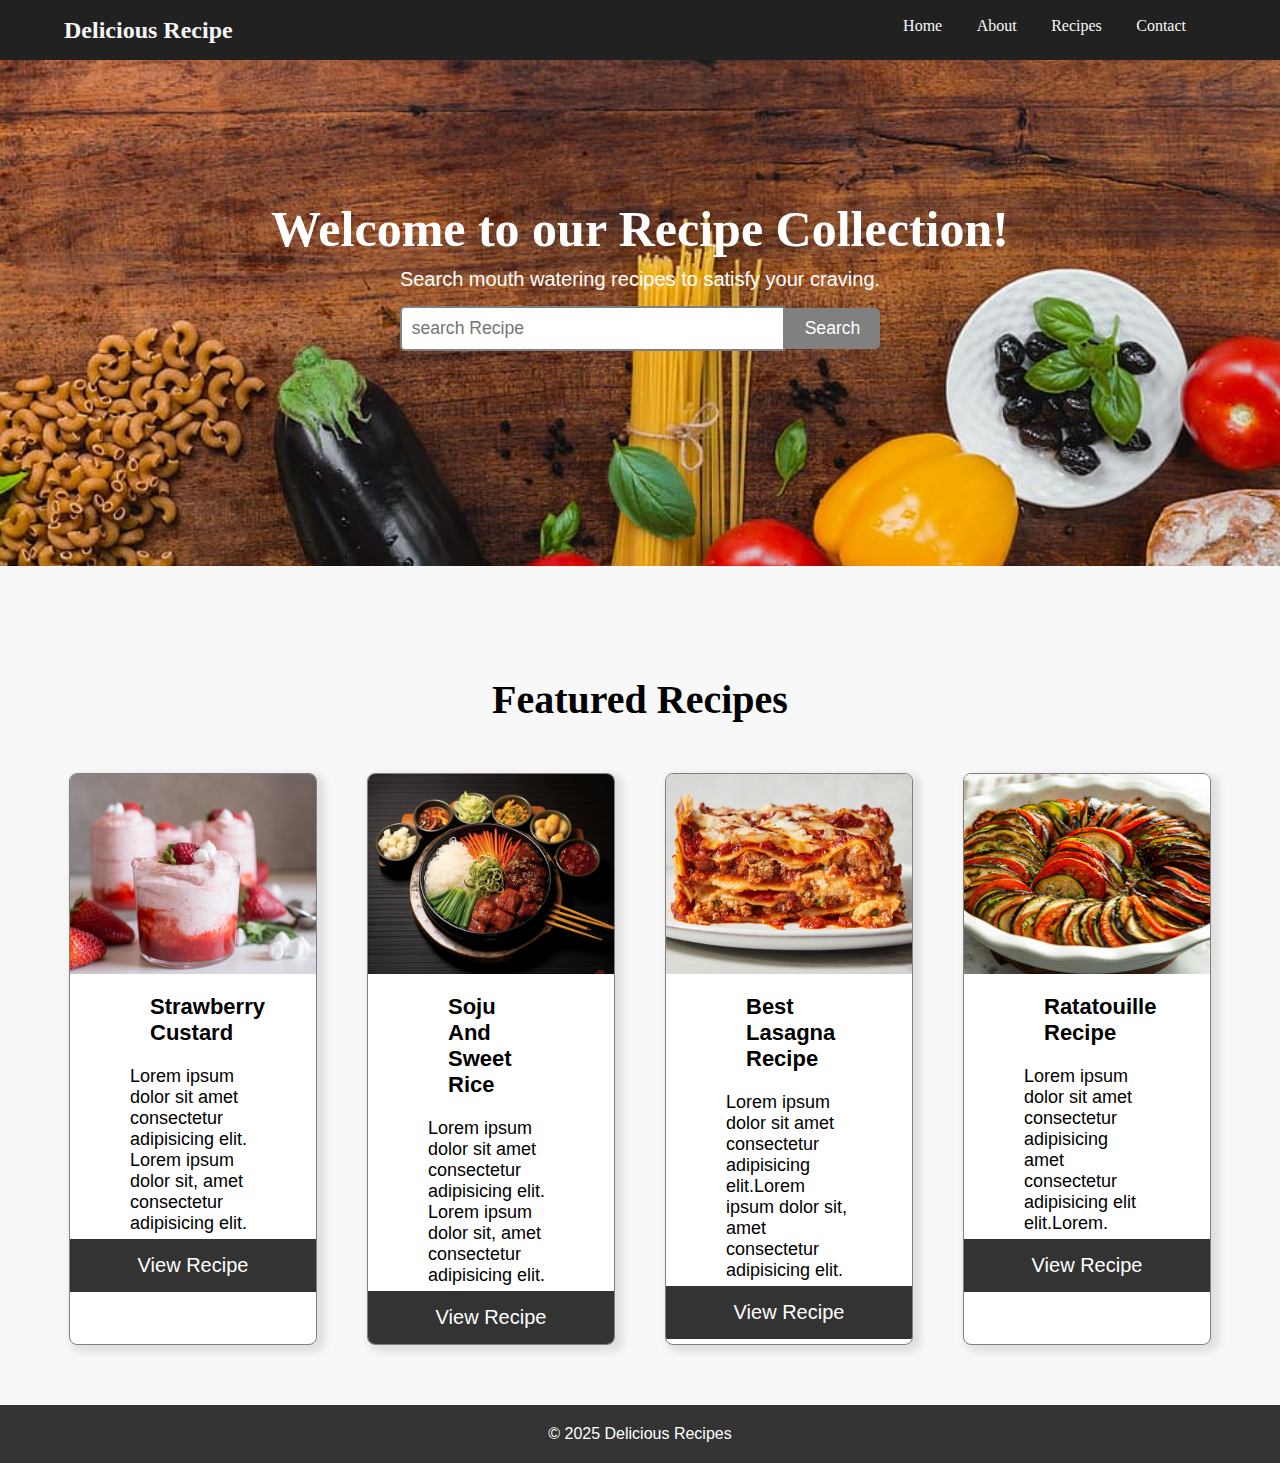
==== index.html @ d64460a3 "Initial commit" ====
<!DOCTYPE html>
<html lang="en">
  <head>
    <meta charset="UTF-8" />
    <meta name="viewport" content="width=device-width, initial-scale=1.0" />
    <title>Recipe Website</title>
    <link rel="stylesheet" href="style.css" />
    <link
      rel="stylesheet"
      href="https://unpkg.com/boxicons@latest/css/boxicons.min.css"
    />
    <link rel="preconnect" href="https://fonts.googleapis.com" />
    <link rel="preconnect" href="https://fonts.gstatic.com" crossorigin />
    <link
      href="https://fonts.googleapis.com/css2?family=Paytone+One&family=poppins:wght@100;200;300;400;500;600;700;800;900&display=swap"
      rel="stylesheet"
    />
  </head>
  <body>
    <header>
      <div class="container">
        <h1 class="logo">Delicious Recipe</h1>
        <nav>
            <div class="menu-icon">&#9776;</div>
          <ul class="nav-list">
            <li>Home</li>
            <li>About</li>
            <li>Recipes</li>
            <li>Contact</li>
          </ul>
        </nav>
      </div>
    </header>
    <section class="main">
      <div class="main-section">
        <h2>Welcome to our Recipe Collection!</h2>
        <p>Search mouth watering recipes to satisfy your craving.</p>

        <form action="" class="search-box">
          <input type="text" placeholder="search Recipe" />
          <button type="submit">Search</button>
        </form>
      </div>
    </section>

    <!-- recipe section -->

    <section class="recipes">
      <h1>Featured Recipes</h1>
      <div class="recipe-section">
        <div class="recipe-card">
          <img src="image/rec1.jpg" alt="" />
          <h2>Strawberry Custard</h2>
          <p>
            Lorem ipsum dolor sit amet consectetur adipisicing elit. Lorem ipsum
            dolor sit, amet consectetur adipisicing elit. 
          </p>
          <a href="">View Recipe</a>
        </div>

        <div class="recipe-card">
          <img src="image/rec2.jpg" alt="" />
          <h2>Soju And Sweet Rice</h2>
          <p>Lorem ipsum dolor sit amet consectetur adipisicing elit. Lorem ipsum
            dolor sit, amet consectetur adipisicing elit. </p>
          <a href="">View Recipe</a>
        </div>

        <div class="recipe-card">
          <img src="image/rec3.jpg" alt="" />
          <h2>Best Lasagna Recipe</h2>
          <p>Lorem ipsum dolor sit amet consectetur adipisicing elit.Lorem ipsum
            dolor sit, amet consectetur adipisicing elit. </p>
          <a href="">View Recipe</a>
        </div>

        <div class="recipe-card">
          <img src="image/rec4.jpg" alt="" />
          <h2>Ratatouille Recipe</h2>
          <p>Lorem ipsum dolor sit amet consectetur adipisicing amet consectetur adipisicing elit elit.Lorem. </p>
          <a href="">View Recipe</a>
        </div>
      </div>
    </section>

    <!-- footer -->

    <footer>
        <div>
          <p>&copy; 2025 Delicious Recipes</p>  
        </div>
    </footer>
  </body>
</html>
---- style.css ----
*{
    margin: 0;
    padding: 0;
    font-family: sans-serif;
    box-sizing: border-box;
}

body{
    width: 100%;
    height: 100vh;
    background: #f8f8f8;
}

header{
    height: 60px;
    width: 100%;
    background: #222121;
    color: #f8f8f8;
    display: flex;
    align-items: center;
    position: fixed;
}

.container{
    display: flex;
    justify-content: space-between;
    margin:0 auto;
    width: 90%;
}

.nav-list{
    display: none;
 }

nav ul li{
    list-style-type: none;
    display: inline;
    margin-right: 30px;
    font-weight: 500;
    font-family: 'Times New Roman', Times, serif;
}

.logo{
    font-size: 24px;
    font-family: 'Times New Roman', Times, serif;
}

/* main */

.main{
    width: 100%;
    height: auto;
    background: url(image/main.jpg);
    background-repeat: no-repeat;
    background-size: cover;
    background-position: center;
    color: #fff;
    text-align: center;
    padding: 200px 0;
}

.main h2{
    font-size: 50px;
    margin-bottom: 10px;
    font-family: 'Times New Roman', Times, serif;
}

.main p{
    font-size: 20px;
    margin-bottom: 10px;
}

.search-box{
    max-width: 550px;
    margin: 15px auto;
    display: flex;
    align-items: center;
    justify-content: center;
}

.search-box input{
    width: 70%;
    padding: 10px;
    outline: none;
    border: 0;
    border-radius: 5px 0 0 5px;
    font-size: 1.1rem;
    border: 2px solid gray;
    color: gray;
}

.search-box button{
    
    padding: 10px 20px;
    outline: none;
    border: 0;
    border-radius: 0 5px 5px 0;
    font-size: 1.1rem;
    background-color: gray;
    color: #fff;
    cursor: pointer;
}

/* recipe section */

.recipes{
    padding: 50px 0;
    font-size: 20px;
    
}


.recipes h1{
    text-align: center;
    margin-top: 60px;
    margin-bottom: 40px;
    font-weight: bolder;
    font-family: 'Times New Roman', Times, serif;
}

.recipe-section{
    width: 90%;
    margin: 0 auto;
    display: grid;
    grid-template-columns: repeat(auto-fit, minmax(250px, 1fr));
    column-gap: 40px;
}

.recipe-card{
    background: #fff;
    margin: 10px 5px;
    border-radius: 8px;
    border: 1px solid gray;
    overflow: hidden;
    box-shadow: 5px 4px 8px 3px rgba(0, 0, 0, 0.1);
}

.recipe-card img{
    width: 100%;
    height: 200px;
    object-fit: initial;
}

.recipe-card h2{
    font-size: 22px;
    padding: 15px 80px;
}

.recipe-card p{
    font-size: 18px;
    padding: 5px 60px;
}

.recipe-card a{
    display: block;
    text-align: center;
    text-decoration: none;
    background: #333;
    color: #fff;
    padding: 15px 0;
    cursor: pointer;
}

footer{
    background: #333;
    padding: 20px 0;
    color: #fff;
    text-align: center;
}

.menu-icon{
    font-size: 24px;
    padding: 20px;
    text-align: right;
    cursor: pointer;
    display: block;
}

/* media-query */

@media only screen and (min-width:768px){
     .menu-icon{
        display: none;
     }

     .nav-list{
        display: block;
     }
}

@media only screen and (max-width:768px){
    .main h2{
        font-size: 28px;
    }

    .main p{
        font-size: 15px;
    }
    
}
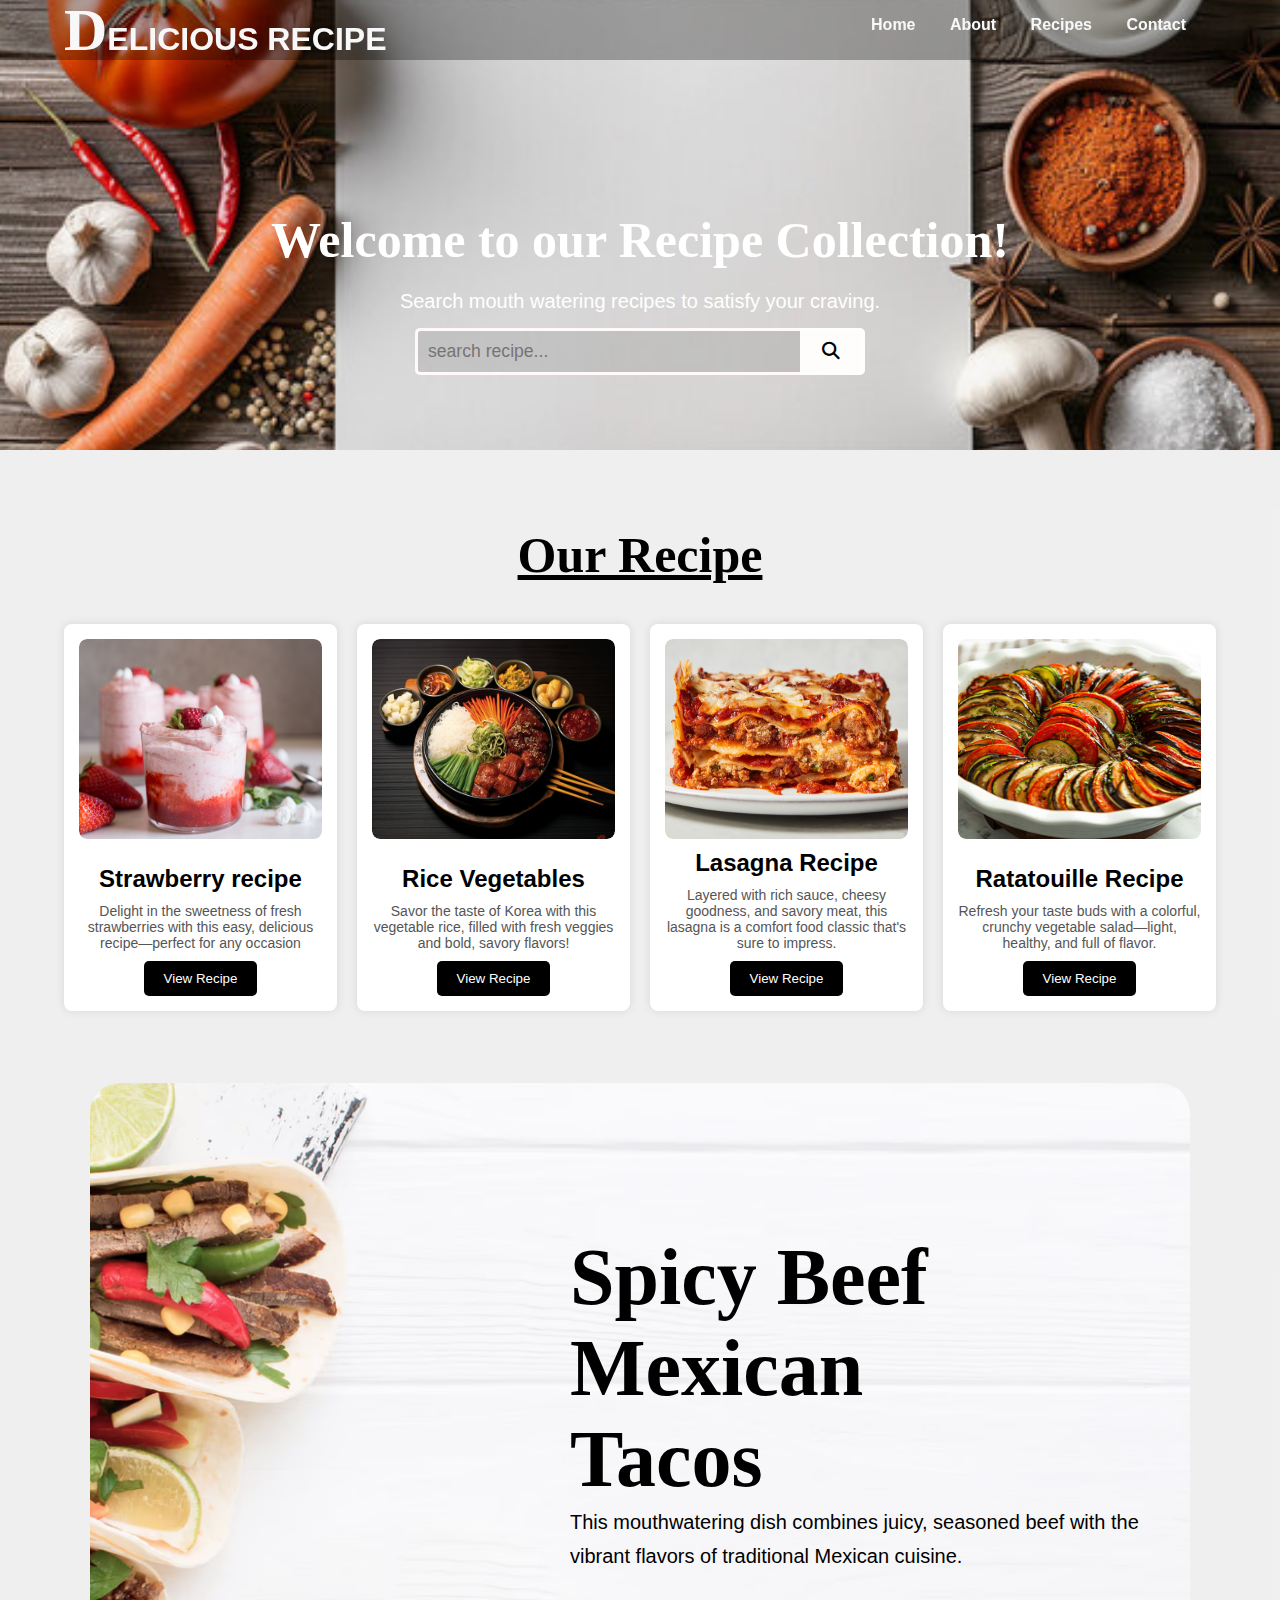
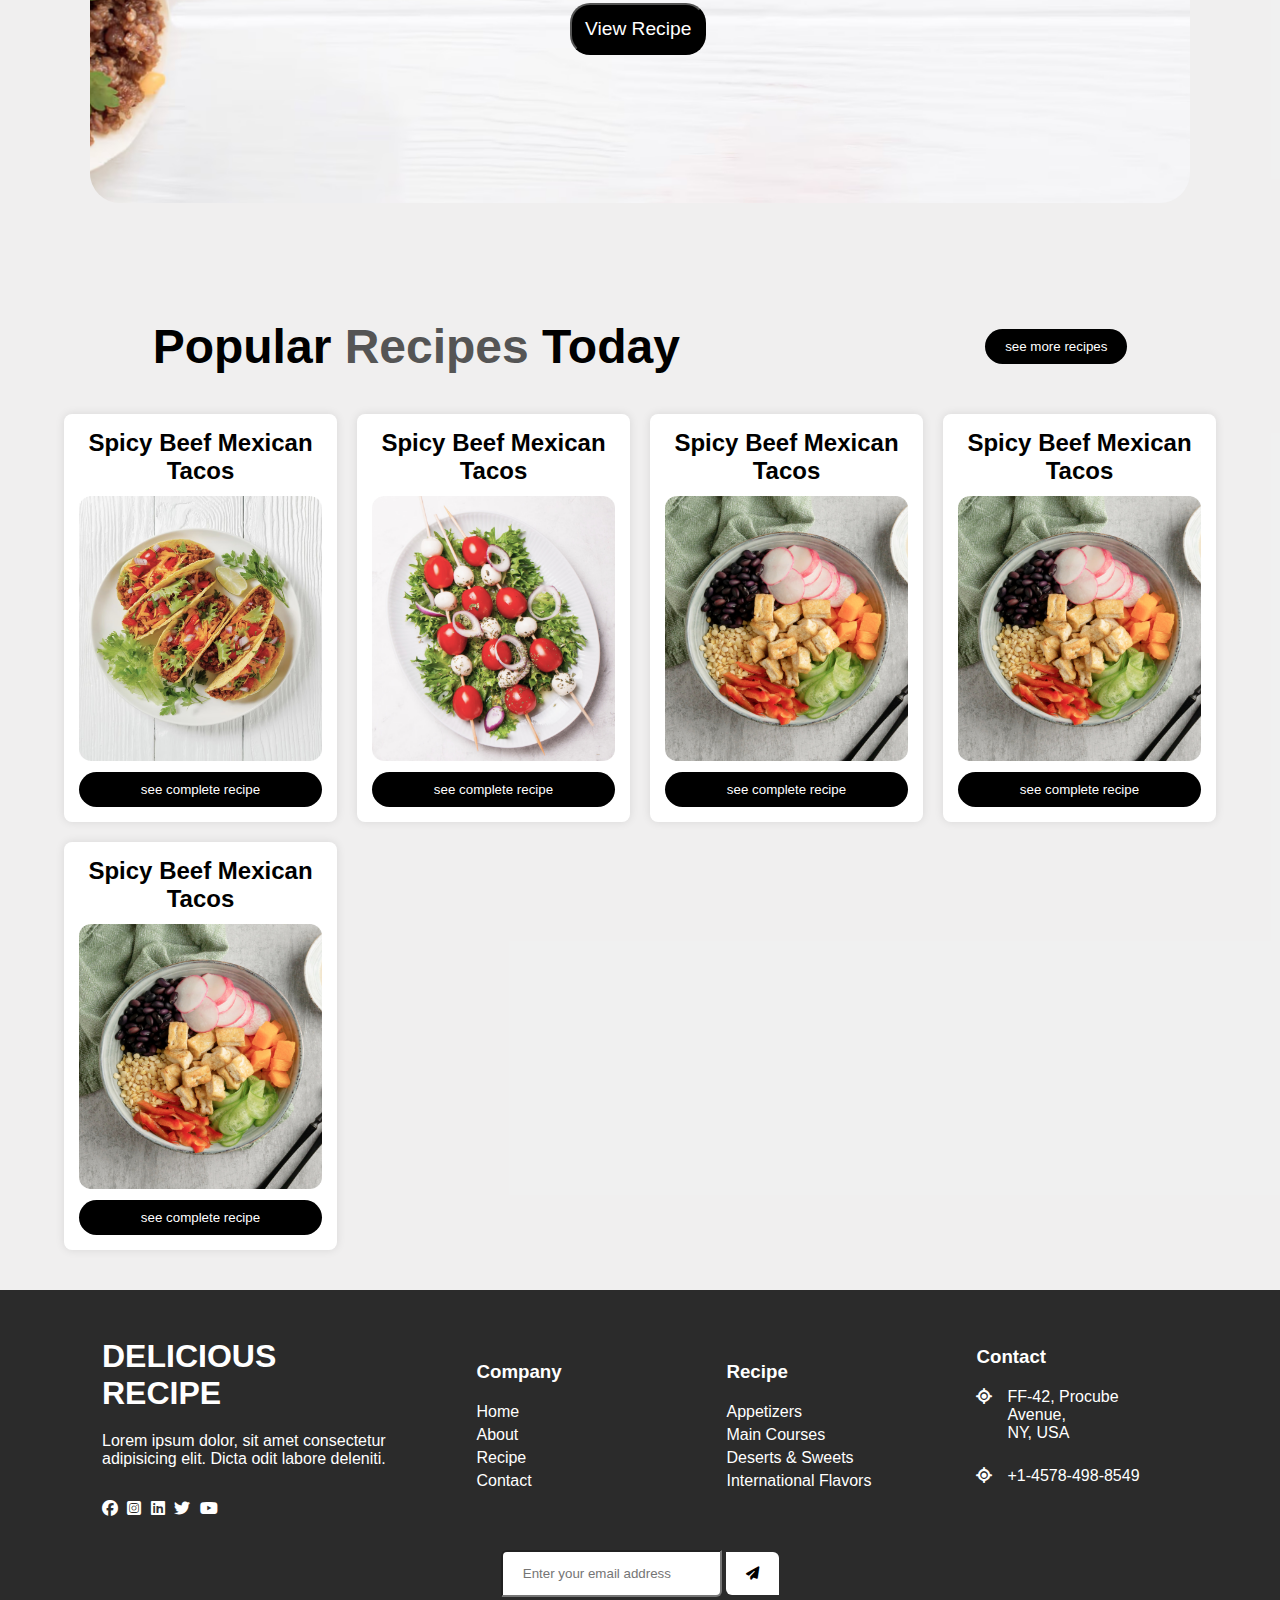
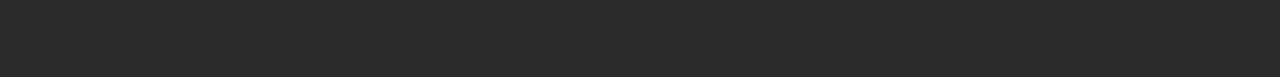
==== commit 17f92271: "change" ====
--- a/index.html
+++ b/index.html
@@ -9,6 +9,13 @@
       rel="stylesheet"
       href="https://unpkg.com/boxicons@latest/css/boxicons.min.css"
     />
+    <link
+      rel="stylesheet"
+      href="https://cdnjs.cloudflare.com/ajax/libs/font-awesome/6.7.2/css/all.min.css"
+      integrity="sha512-Evv84Mr4kqVGRNSgIGL/F/aIDqQb7xQ2vcrdIwxfjThSH8CSR7PBEakCr51Ck+w+/U6swU2Im1vVX0SVk9ABhg=="
+      crossorigin="anonymous"
+      referrerpolicy="no-referrer"
+    />
     <link rel="preconnect" href="https://fonts.googleapis.com" />
     <link rel="preconnect" href="https://fonts.gstatic.com" crossorigin />
     <link
@@ -19,76 +26,207 @@
   <body>
     <header>
       <div class="container">
-        <h1 class="logo">Delicious Recipe</h1>
+        <div class="logo">
+          <h1 class="logo-name"><a href="index.html"><span>D</span>ELICIOUS RECIPE</a></h1>
+        </div>
         <nav>
-            <div class="menu-icon">&#9776;</div>
           <ul class="nav-list">
-            <li>Home</li>
-            <li>About</li>
-            <li>Recipes</li>
-            <li>Contact</li>
+            <li><a href="#home" onclick="renderSelectedSection('main')">Home</a></li>
+            <li><a href="about.html">About</a></li>
+            <li><a href="#recipes" onclick="renderSelectedSection('recipe')">Recipes</a></li>
+            <li><a href="contact.html" onclick="renderSelectedSection('home_section')">Contact</a></li>
           </ul>
         </nav>
       </div>
     </header>
+  <div class="main-section-area">
+    
     <section class="main">
       <div class="main-section">
         <h2>Welcome to our Recipe Collection!</h2>
         <p>Search mouth watering recipes to satisfy your craving.</p>
 
         <form action="" class="search-box">
-          <input type="text" placeholder="search Recipe" />
-          <button type="submit">Search</button>
+          <input type="text" placeholder="search recipe..." />
+          <button type="submit">
+            <i class="fa-solid fa-magnifying-glass"></i>
+          </button>
         </form>
       </div>
     </section>
 
     <!-- recipe section -->
-
-    <section class="recipes">
-      <h1>Featured Recipes</h1>
-      <div class="recipe-section">
-        <div class="recipe-card">
-          <img src="image/rec1.jpg" alt="" />
-          <h2>Strawberry Custard</h2>
-          <p>
-            Lorem ipsum dolor sit amet consectetur adipisicing elit. Lorem ipsum
-            dolor sit, amet consectetur adipisicing elit. 
-          </p>
-          <a href="">View Recipe</a>
-        </div>
-
-        <div class="recipe-card">
-          <img src="image/rec2.jpg" alt="" />
-          <h2>Soju And Sweet Rice</h2>
-          <p>Lorem ipsum dolor sit amet consectetur adipisicing elit. Lorem ipsum
-            dolor sit, amet consectetur adipisicing elit. </p>
-          <a href="">View Recipe</a>
-        </div>
-
-        <div class="recipe-card">
-          <img src="image/rec3.jpg" alt="" />
-          <h2>Best Lasagna Recipe</h2>
-          <p>Lorem ipsum dolor sit amet consectetur adipisicing elit.Lorem ipsum
-            dolor sit, amet consectetur adipisicing elit. </p>
-          <a href="">View Recipe</a>
-        </div>
-
-        <div class="recipe-card">
-          <img src="image/rec4.jpg" alt="" />
-          <h2>Ratatouille Recipe</h2>
-          <p>Lorem ipsum dolor sit amet consectetur adipisicing amet consectetur adipisicing elit elit.Lorem. </p>
-          <a href="">View Recipe</a>
+    <section class="recipe" id="recipes">
+      <h1>Our Recipe</h1>
+      <div class="menu_box">
+        <div class="menu_card">
+          <div class="menu_img">
+            <img src="image/rec1.jpg" alt="Strawberry recipe" />
+          </div>
+          <div class="menu_text">
+            <h2>Strawberry recipe</h2>
+            <p>
+              Delight in the sweetness of fresh strawberries with this easy,
+              delicious recipe—perfect for any occasion
+            </p>
+            <button class="recipe-btn">View Recipe</button>
+          </div>
+        </div>
+        <div class="menu_card">
+          <div class="menu_img">
+            <img src="image/rec2.jpg" alt="Rice Vegetables" />
+          </div>
+          <div class="menu_text">
+            <h2>Rice Vegetables</h2>
+            <p>
+              Savor the taste of Korea with this vegetable rice, filled with
+              fresh veggies and bold, savory flavors!
+            </p>
+            <button class="recipe-btn">View Recipe</button>
+          </div>
+        </div>
+        <div class="menu_card">
+          <div class="menu_img">
+            <img src="image/rec3.jpg" alt="Lasagna Recipe" />
+          </div>
+          <div class="menu_text">
+            <h2>Lasagna Recipe</h2>
+            <p>
+              Layered with rich sauce, cheesy goodness, and savory meat, this
+              lasagna is a comfort food classic that's sure to impress.
+            </p>
+            <button class="recipe-btn">View Recipe</button>
+          </div>
+        </div>
+        <div class="menu_card">
+          <div class="menu_img">
+            <img src="image/rec4.jpg" alt="Ratatouille Recipe" />
+          </div>
+          <div class="menu_text">
+            <h2>Ratatouille Recipe</h2>
+            <p>
+              Refresh your taste buds with a colorful, crunchy vegetable
+              salad—light, healthy, and full of flavor.
+            </p>
+            <button class="recipe-btn">View Recipe</button>
+          </div>
         </div>
       </div>
     </section>
 
-    <!-- footer -->
-
-    <footer>
-        <div>
-          <p>&copy; 2025 Delicious Recipes</p>  
-        </div>
+    <!-- home section -->
+
+    <section class="home_section">
+       <div class="home_container">
+           <div class="home_text">
+            <h1>Spicy Beef Mexican <br> Tacos</h1>
+            <p>
+              This mouthwatering dish combines juicy, seasoned beef with the vibrant flavors of traditional Mexican cuisine. </p>
+            <button class="home-btn">View Recipe</button>
+           </div>
+        </div>
+    </section>
+
+    <div class="popular_rec">
+      <div class="rec_container">
+        <h1>Popular <span>Recipes</span> Today</h1>
+        <button class="rec-btn">see more recipes</button>
+      </div>
+      <div class="rec_box">
+        <div class="rec_card">
+          <h2>Spicy Beef Mexican Tacos</h2>
+          <div class="rec-img">
+            <img src="image/img-rec1.avif" alt="">
+          </div>
+          <button class="rec-btn">see complete recipe</button>
+        </div>
+        <div class="rec_card">
+          <h2>Spicy Beef Mexican Tacos</h2>
+          <div class="rec-img">
+            <img src="image/img-rec2.avif" alt="">
+          </div>
+          <button class="rec-btn">see complete recipe</button>
+        </div>
+        <div class="rec_card">
+          <h2>Spicy Beef Mexican Tacos</h2>
+          <div class="rec-img">
+            <img src="image/img-rec3.avif" alt="">
+          </div>
+          <button class="rec-btn">see complete recipe</button>
+        </div>
+        <div class="rec_card">
+          <h2>Spicy Beef Mexican Tacos</h2>
+          <div class="rec-img">
+            <img src="image/img-rec3.avif" alt="">
+          </div>
+          <button class="rec-btn">see complete recipe</button>
+        </div>
+        <div class="rec_card">
+          <h2>Spicy Beef Mexican Tacos</h2>
+          <div class="rec-img">
+            <img src="image/img-rec3.avif" alt="">
+          </div>
+          <button class="rec-btn">see complete recipe</button>
+        </div>
+      </div>
+    </div>
+    <footer class="bottom">
+        <div class="footer_container">
+          <div class="row">
+            <div class="col" id="company">
+              <h1>DELICIOUS RECIPE</h1>
+              <p>Lorem ipsum dolor, sit amet consectetur adipisicing elit. Dicta odit labore deleniti.</p>
+            
+             <div class="social">
+              <a href="#"><i class="fa-brands fa-facebook"></i></a>
+              <a href="#"><i class="fa-brands fa-square-instagram"></i></a>
+              <a href="#"><i class="fa-brands fa-linkedin"></i></a>
+              <a href="#"><i class="fa-brands fa-twitter"></i></a>
+              <a href="#"><i class="fa-brands fa-youtube"></i></a>
+             </div>
+          </div>
+          <div class="col" id="services">
+            <h3>Company</h3>
+            <div class="links">
+              <a href="#">Home</a>
+              <a href="#">About</a>
+              <a href="#">Recipe</a>
+              <a href="#">Contact</a>
+            </div>
+          </div>
+          <div class="col" id="useful-links">
+            <h3>Recipe</h3>
+            <div class="links">
+            <a href="#">Appetizers</a>
+            <a href="#">Main Courses</a>
+            <a href="#">Deserts & Sweets</a>
+            <a href="#">International Flavors</a>
+            </div>
+          </div>
+          <div class="col" id="contact">
+            <h3>Contact</h3>
+            <div class="contact-deatails">
+              <i class="fa fa-location"></i>
+              <p>FF-42, Procube Avenue, <br> NY, USA</p>
+            </div>
+            <div class="contact-deatails">
+              <i class="fa fa-location"></i>
+              <p>+1-4578-498-8549</p>
+            </div>
+          </div>
+          </div>
+          <div class="row">
+            <div class="form">
+              <form action="">
+                <input type="text" placeholder="Enter your email address">
+                <button><i class="fa fa-paper-plane"></i></button>
+              </form>
+            </div>
+          </div>
+        </div>     
     </footer>
+  </div>
+
+    <script src="script.js"></script>
   </body>
 </html>
--- a/style.css
+++ b/style.css
@@ -1,200 +1,475 @@
-*{
-    margin: 0;
-    padding: 0;
-    font-family: sans-serif;
-    box-sizing: border-box;
-}
-
-body{
+* {
+  margin: 0;
+  padding: 0;
+  font-family: sans-serif;
+  box-sizing: border-box;
+}
+
+body {
+  width: 100%;
+  min-height: 100vh;
+  background: #f8f8f8;
+}
+
+header {
+  height: 60px;
+  width: 100%;
+  background: rgba(0, 0, 0, 0.3);
+  color: #f8f8f8;
+  display: flex;
+  align-items: center;
+  position: fixed;
+}
+
+.container {
+  display: flex;
+  justify-content: space-between;
+  margin: 0 auto;
+  width: 90%;
+}
+
+.nav-list {
+  margin-top: 20px;
+}
+
+nav ul li {
+  list-style-type: none;
+  display: inline;
+  margin-right: 30px;
+  font-weight: 700;
+  font-family: "Times New Roman", Times, serif;
+}
+
+li a {
+  text-decoration: none;
+  color: #f8f8f8;
+}
+
+li a:hover {
+  color: rgb(167, 153, 153);
+  transition: 0.3s;
+}
+
+.logo {
+  display: flex;
+  justify-content: space-between;
+  cursor: pointer;
+}
+
+.logo-name {
+  font-family: "Times New Roman", Times, serif;
+}
+
+.logo-name span {
+  font-size: 60px;
+  text-align: center;
+  font-family: "Times New Roman", Times, serif;
+}
+
+.logo-name a {
+  text-decoration: none;
+  color: #f8f8f8;
+}
+
+/* main */
+
+.main {
+  width: 100%;
+  height: 50vh;
+  background: url(image/bgimimage2.jpg);
+  background-repeat: no-repeat;
+  background-size: cover;
+  background-position: center;
+  color: #fff;
+  text-align: center;
+  padding: 200px 0;
+}
+
+.main h2 {
+  font-size: 50px;
+  margin-bottom: 10px;
+  font-family: "Times New Roman", Times, serif;
+}
+
+.main p {
+  font-size: 20px;
+  margin-bottom: 10px;
+}
+
+.search-box {
+  max-width: 550px;
+  margin: 15px auto;
+  display: flex;
+  align-items: center;
+  justify-content: center;
+}
+
+.search-box input {
+  width: 70%;
+  padding: 10px;
+  outline: none;
+  border: 0;
+  border-radius: 5px 0 0 5px;
+  font-size: 1.1rem;
+  border-color: rgb(255, 249, 249);
+  border-style: solid;
+  border-width: 3px 0 3px 3px;
+  background: rgba(49, 49, 49, 0.123);
+}
+
+.search-box button {
+  padding: 10px 22px;
+  outline: none;
+  border: 0;
+  border-radius: 0 5px 5px 0;
+  font-size: 1.1rem;
+  background-color: gray;
+  color: #000000;
+  cursor: pointer;
+  border-color: rgb(255, 254, 254);
+  border-style: solid;
+  border-width: 3px 3px 3px 0;
+  background: rgb(255, 252, 252);
+}
+
+.search-box button:hover {
+  background-color: gray;
+  color: #fff;
+  transition: 0.6s;
+}
+
+/* recipe section */
+
+.recipe {
+  width: 100%;
+  padding: 36px 0;
+  background: #d6d5d53a;
+  text-align: center;
+}
+
+.recipe h1 {
+  /* display: flex;
+    justify-content: center;
+    align-items: center;
+    margin-bottom: 40px; */
+  font-size: 50px;
+  font-family: "Times New Roman", Times, serif;
+  text-decoration: underline;
+  padding: 40px;
+}
+
+.recipe .menu_box {
+  display: grid;
+  grid-template-columns: repeat(auto-fit, minmax(250px, 1fr));
+  gap: 20px;
+  width: 90%;
+  margin: 0 auto;
+}
+
+.menu_box {
+  margin-top: 30px;
+}
+
+.menu_card {
+  background: white;
+  padding: 15px;
+  border-radius: 8px;
+  box-shadow: 0 0 10px rgba(0, 0, 0, 0.1);
+  text-align: center;
+  display: flex;
+  flex-direction: column;
+  justify-content: space-between;
+  height: 100%;
+}
+
+.menu_card:hover {
+  box-shadow: 0 0 20px rgba(250, 32, 32, 0.2);
+}
+
+.menu_img {
+  width: 100%;
+  height: 200px;
+  overflow: hidden;
+  border-radius: 8px;
+}
+
+.menu_img img {
+  width: 100%;
+  height: 100%;
+  border-radius: 8px;
+}
+
+.menu_img:hover img {
+  transform: scale(0.9);
+}
+.menu_text h2 {
+  font-size: 24px;
+  margin: 10px 0;
+}
+
+.menu_text p {
+  font-size: 14px;
+  color: #555;
+}
+
+.recipe-btn {
+  background-color: rgb(0, 0, 0);
+  color: white;
+  border: none;
+  padding: 10px 20px;
+  border-radius: 5px;
+  cursor: pointer;
+  margin-top: 10px;
+}
+
+.recipe-btn:hover {
+  background-color: #333;
+}
+
+.home_section{
+  background: #d6d5d53a;
+  padding: 36px 90PX;
+}
+.home_container{
+    background-image: url(image/home_sec.avif);
+    background-size: cover;
+    background-position: center;
+    height: 80vh;
     width: 100%;
-    height: 100vh;
-    background: #f8f8f8;
-}
-
-header{
-    height: 60px;
+    display: flex;
+    justify-content: end;
+    align-items: center;
+    border-radius: 30px;
+}
+.home_text{
+    padding: 40px;
+    width: 60%;
+}
+
+.home_text h1{
+    font-size: 80px;
+    font-family: "Times New Roman", Times, serif;
+}
+
+.home_text p{
+    font-size: 20px;
+    line-height: 34px;  
+}
+
+.home-btn{
+    padding: 13px;
+    border-radius: 20px;
+    font-size: larger;
+    background: black;
+    color: #fff;
+    margin-top: 30px;
+}
+
+
+.rec_container{
+    display: flex;
+    justify-content: space-around;
+    align-items: center;
+    padding: 40px 0;
+    font-size: x-large;
+    font-family: "Times New Roman", Times, serif;
+}
+.rec_container h1 span{
+    color: #555;
+}
+
+.rec-btn:hover{
+     background: #555;
+     color: bisque;
+}
+.popular_rec{
+  width: 100%;
+  padding: 40px 0;
+  background: #d6d5d53a;
+  text-align: center;
+}
+
+.rec_box{
+   display: grid;
+   grid-template-columns: repeat(auto-fit, minmax(250px, 1fr));
+   gap: 20px;
+   width: 90%;
+   margin: 0 auto;
+}
+.rec_card{
+  background: white;
+  padding: 15px;
+  border-radius: 8px;
+  box-shadow: 0 0 10px rgba(0, 0, 0, 0.1);
+  text-align: center;
+  display: flex;
+  flex-direction: column;
+  justify-content: space-between;
+  height: 100%;
+}
+.rec_card:hover {
+    box-shadow: 0 0 20px rgba(250, 32, 32, 0.2);
+  }
+.rec-img{
+  width: 100%;
+  height: 70%;
+  border-radius: 8px;
+}
+.rec-img img{
+  width: 100%;
+  height: 100%;
+  border-radius: 8px;
+}
+.rec-img:hover img {
+    transform: scale(0.9);
+  }
+.rec-btn{
+    background: #000000;
+    color: #fff;
+    border: none;
+    padding: 10px 20px;
+    border-radius: 20px;
+}
+.bottom{
+  background: rgb(43, 43, 43);
+  position: relative;
+  width: 100%;
+  min-height: 350px;
+  padding: 3rem 1rem;
+}
+.footer_container{
+  max-width: 1140px;
+  margin: 0 auto;
+  display: flex;
+  justify-content: center;
+  align-items: center;
+  flex-direction: column;
+}
+.row{
+  display: flex;
+  justify-content: space-between;
+  align-items: center;
+}
+.col{
+    min-width: 250px;
+    color: #fff;
+    font-family: 'Times New Roman', Times, serif;
+    padding: 0 2rem;
+}
+.col h1{
+  width: 100px;
+  margin-bottom: 20px;
+}
+.col h3{
+  color: #fff;
+  margin-bottom: 20px;
+  padding: relative;
+  cursor: pointer;
+}
+.col h3::after{
+  content: '';
+  width: 0px;
+  height: 3px;
+  background: #fff;
+  position: absolute;
+  bottom: 0;
+  left: 0;
+  transition: 0.3s ease;
+}
+
+.col h3:hover::after{
+  width: 30px;
+}
+
+.col .social a i{
+  color: #fff;
+  margin-top: 2rem;
+  margin-right: 5px;
+  transition: 0.3s ease;
+}
+
+.col .social a i:hover{
+  transform: scale(1.5);
+  filter: whitescale(25);
+}
+
+.col .links a{
+  color: #fff;
+  text-decoration: none;
+  display: block;
+  margin-bottom: 5px;
+  position: relative;
+  transition: 0.3s ease;
+}
+
+.col .contact-deatails{
+  display: inline-flex;
+  justify-content: space-between;
+}
+.contact-deatails i{
+  margin-right: 15px;
+}
+.contact-deatails p{
+  margin-bottom: 25px;
+}
+
+.row .form{
+  display: flex;
+  justify-content: center;
+  align-items: center;
+  padding: 2rem 0;
+}
+.row .form input{
+  padding: 14px 20px;
+  border-radius: 6px;
+  border-top-right-radius: 0;
+  border-bottom-left-radius: 0;
+}
+.form button{
+  padding: 14px 20px;
+  border-radius: 6px;
+  border-top-left-radius: 0;
+  border-bottom-right-radius: 0;
+  background: #fff;
+  color: #000;
+  border: none;
+  cursor: pointer;
+}
+.about_section{
+   background-image: url(image/about.avif);
+   background-size: cover;
+    background-position: center;
+    height: 40vh;
     width: 100%;
-    background: #222121;
-    color: #f8f8f8;
     display: flex;
     align-items: center;
-    position: fixed;
-}
-
-.container{
-    display: flex;
-    justify-content: space-between;
-    margin:0 auto;
-    width: 90%;
-}
-
-.nav-list{
-    display: none;
- }
-
-nav ul li{
-    list-style-type: none;
-    display: inline;
-    margin-right: 30px;
-    font-weight: 500;
+    border-radius: 30px;
+}
+.about{
+    background: #d6d5d53a;
+  padding: 70px 0 0 0;
+}
+.about_text, .qoute{
+    padding: 50px;
+    width: 70%;
+    font-size: 50px;
+    color: #803a3a;
     font-family: 'Times New Roman', Times, serif;
 }
-
-.logo{
-    font-size: 24px;
-    font-family: 'Times New Roman', Times, serif;
-}
-
-/* main */
-
-.main{
-    width: 100%;
-    height: auto;
-    background: url(image/main.jpg);
-    background-repeat: no-repeat;
-    background-size: cover;
-    background-position: center;
-    color: #fff;
-    text-align: center;
-    padding: 200px 0;
-}
-
-.main h2{
-    font-size: 50px;
-    margin-bottom: 10px;
-    font-family: 'Times New Roman', Times, serif;
-}
-
-.main p{
-    font-size: 20px;
-    margin-bottom: 10px;
-}
-
-.search-box{
-    max-width: 550px;
-    margin: 15px auto;
-    display: flex;
-    align-items: center;
-    justify-content: center;
-}
-
-.search-box input{
-    width: 70%;
-    padding: 10px;
-    outline: none;
-    border: 0;
-    border-radius: 5px 0 0 5px;
-    font-size: 1.1rem;
-    border: 2px solid gray;
-    color: gray;
-}
-
-.search-box button{
-    
-    padding: 10px 20px;
-    outline: none;
-    border: 0;
-    border-radius: 0 5px 5px 0;
-    font-size: 1.1rem;
-    background-color: gray;
-    color: #fff;
-    cursor: pointer;
-}
-
-/* recipe section */
-
-.recipes{
-    padding: 50px 0;
-    font-size: 20px;
-    
-}
-
-
-.recipes h1{
-    text-align: center;
-    margin-top: 60px;
-    margin-bottom: 40px;
-    font-weight: bolder;
-    font-family: 'Times New Roman', Times, serif;
-}
-
-.recipe-section{
-    width: 90%;
-    margin: 0 auto;
-    display: grid;
-    grid-template-columns: repeat(auto-fit, minmax(250px, 1fr));
-    column-gap: 40px;
-}
-
-.recipe-card{
-    background: #fff;
-    margin: 10px 5px;
-    border-radius: 8px;
-    border: 1px solid gray;
-    overflow: hidden;
-    box-shadow: 5px 4px 8px 3px rgba(0, 0, 0, 0.1);
-}
-
-.recipe-card img{
-    width: 100%;
-    height: 200px;
-    object-fit: initial;
-}
-
-.recipe-card h2{
-    font-size: 22px;
-    padding: 15px 80px;
-}
-
-.recipe-card p{
-    font-size: 18px;
-    padding: 5px 60px;
-}
-
-.recipe-card a{
-    display: block;
-    text-align: center;
-    text-decoration: none;
-    background: #333;
-    color: #fff;
-    padding: 15px 0;
-    cursor: pointer;
-}
-
-footer{
-    background: #333;
-    padding: 20px 0;
-    color: #fff;
-    text-align: center;
-}
-
-.menu-icon{
-    font-size: 24px;
-    padding: 20px;
-    text-align: right;
-    cursor: pointer;
-    display: block;
-}
-
-/* media-query */
-
-@media only screen and (min-width:768px){
-     .menu-icon{
-        display: none;
-     }
-
-     .nav-list{
-        display: block;
-     }
-}
-
-@media only screen and (max-width:768px){
-    .main h2{
-        font-size: 28px;
-    }
-
-    .main p{
-        font-size: 15px;
-    }
-    
-}
+.about_text, p span{
+    color: #555;
+}
+.about-container{
+  width: 100%;
+  padding: 40px 20px;
+  background: #d6d5d53a;
+  display: flex;
+  justify-content: space-evenly;
+}
+
+
+@media screen and (max-width: 1440px) {
+  .main h2 {
+    line-height: 80px;
+  }
+}
